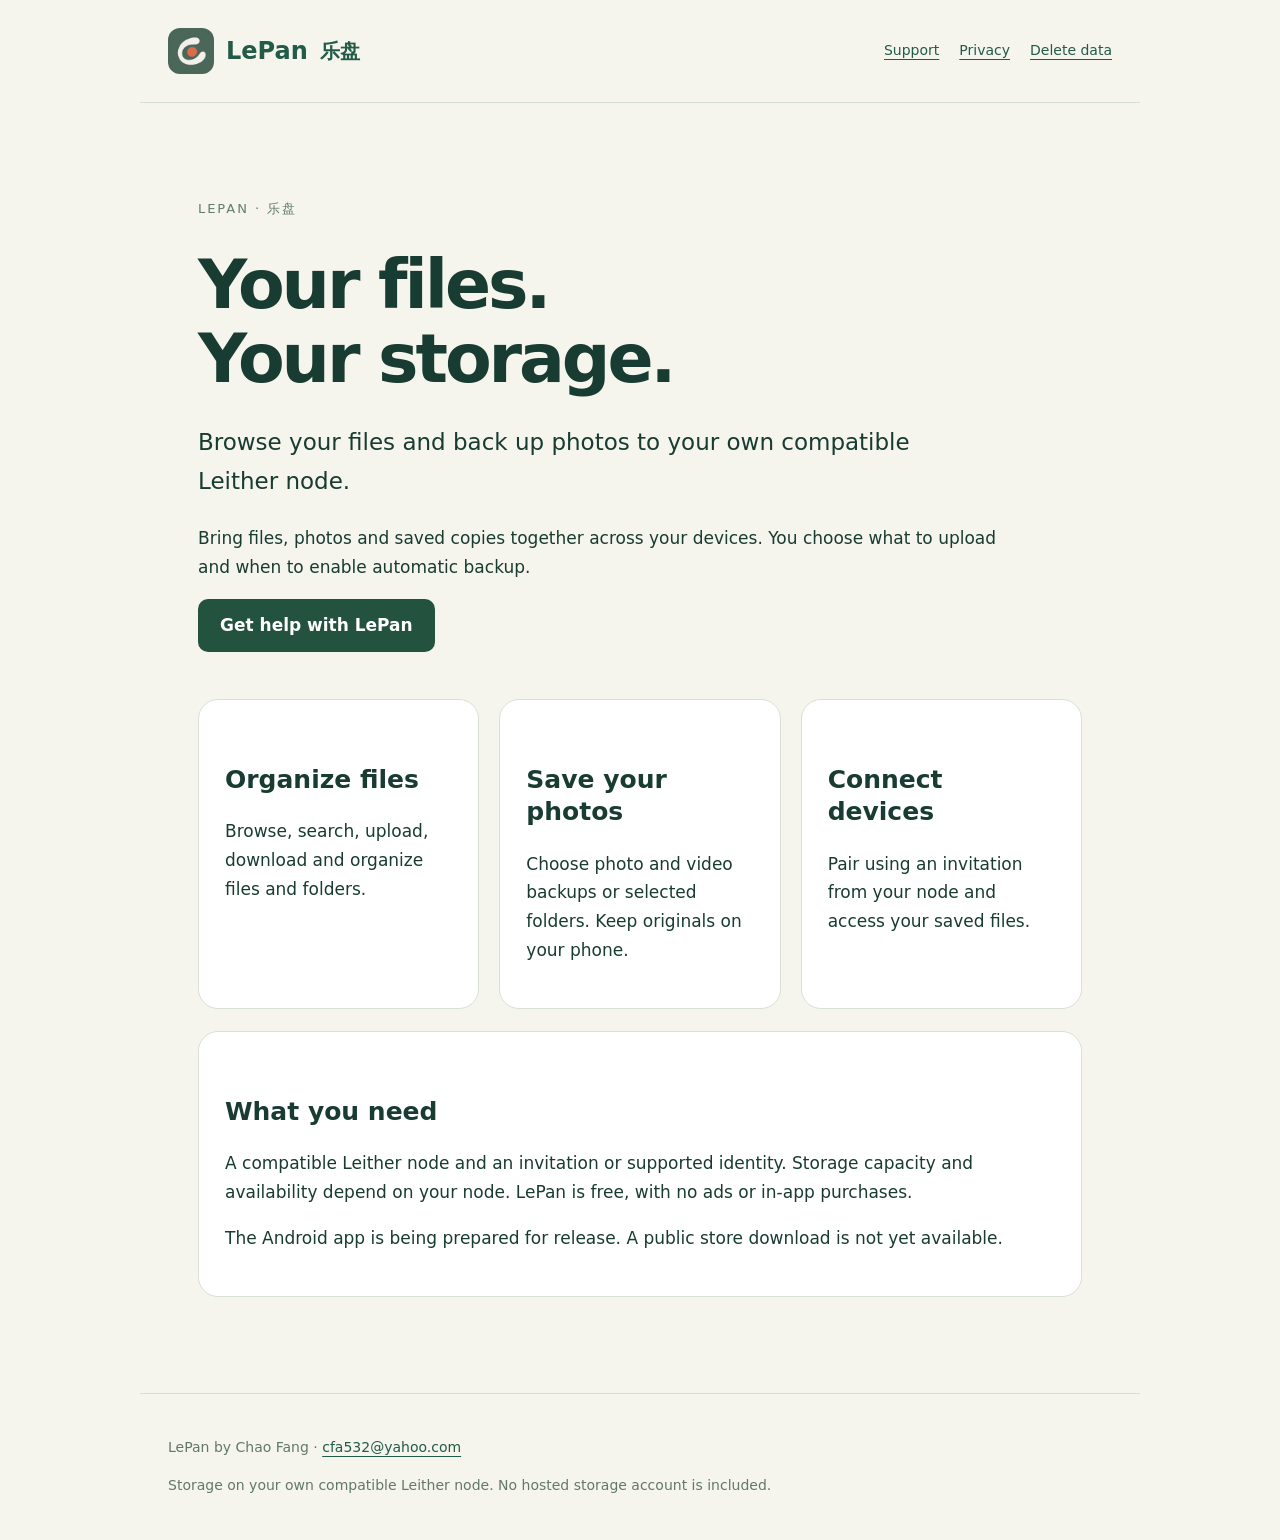
==== index.html @ afc660d4 "Publish LePan support and privacy website" ====
<!doctype html>
<html lang="en"><head><meta charset="utf-8"><meta name="viewport" content="width=device-width,initial-scale=1"><meta name="description" content="LePan: files and photo backups on your own storage. Official support, privacy and data-deletion information."><title>Your files. Your storage. · LePan</title><link rel="icon" href="assets/icon.png"><link rel="stylesheet" href="style.css"></head><body><header><a class="brand" href="./"><img src="assets/icon.png" alt="">LePan <small>乐盘</small></a><nav aria-label="Main"><a href="support.html">Support</a><a href="privacy.html">Privacy</a><a href="delete-data.html">Delete data</a></nav></header><main><section class="hero"><p class="eyebrow">LePan · 乐盘</p><h1>Your files.<br>Your storage.</h1><p class="lead">Browse your files and back up photos to your own compatible Leither node.</p><p>Bring files, photos and saved copies together across your devices. You choose what to upload and when to enable automatic backup.</p><p><a class="button" href="support.html">Get help with LePan</a></p></section><div class="grid"><section class="card"><h2>Organize files</h2><p>Browse, search, upload, download and organize files and folders.</p></section><section class="card"><h2>Save your photos</h2><p>Choose photo and video backups or selected folders. Keep originals on your phone.</p></section><section class="card"><h2>Connect devices</h2><p>Pair using an invitation from your node and access your saved files.</p></section></div><section class="card"><h2>What you need</h2><p>A compatible Leither node and an invitation or supported identity. Storage capacity and availability depend on your node. LePan is free, with no ads or in-app purchases.</p><p>The Android app is being prepared for release. A public store download is not yet available.</p></section></main><footer><p>LePan by Chao Fang · <a href="mailto:cfa532@yahoo.com">cfa532@yahoo.com</a></p><p>Storage on your own compatible Leither node. No hosted storage account is included.</p></footer></body></html>
---- style.css ----
*{box-sizing:border-box}body{margin:0;background:#f5f4ed;color:#193c32;font:17px/1.7 system-ui,-apple-system,BlinkMacSystemFont,"Segoe UI",sans-serif}a{color:#235b49;text-underline-offset:4px}header,main,footer{max-width:1000px;margin:auto;padding:28px}header{display:flex;align-items:center;justify-content:space-between;gap:24px;border-bottom:1px solid #d5ded4}.brand{display:flex;gap:12px;align-items:center;font-size:24px;font-weight:700;text-decoration:none}.brand img{width:46px;height:46px;border-radius:12px}nav{display:flex;flex-wrap:wrap;gap:20px;font-size:14px}h1{font-size:clamp(36px,6vw,68px);line-height:1.08;letter-spacing:-.045em;margin:28px 0}h2{font-size:25px;line-height:1.3;margin-top:38px}h3{font-size:19px}.eyebrow{font-size:13px;text-transform:uppercase;letter-spacing:.15em;color:#627c6e}.lead{font-size:23px;max-width:730px}.hero{padding:54px 0 30px}.card{background:#fff;border:1px solid #d9e1d7;border-radius:20px;padding:26px;margin:22px 0}.grid{display:grid;grid-template-columns:repeat(3,1fr);gap:20px}.grid .card{margin:0}.button{display:inline-block;background:#23523f;color:#fff;padding:12px 22px;border-radius:10px;text-decoration:none;font-weight:600}li{margin:9px 0}footer{font-size:14px;color:#63786c;border-top:1px solid #d5ded4;margin-top:46px}.note{border-left:4px solid #dd774a;padding:14px 22px;background:#eee9dc}main{max-width:940px}p{max-width:800px}.small{font-size:14px;color:#63786c}@media(max-width:650px){header{align-items:flex-start;flex-direction:column}main,header,footer{padding:22px}.grid{grid-template-columns:1fr}.hero{padding-top:25px}}
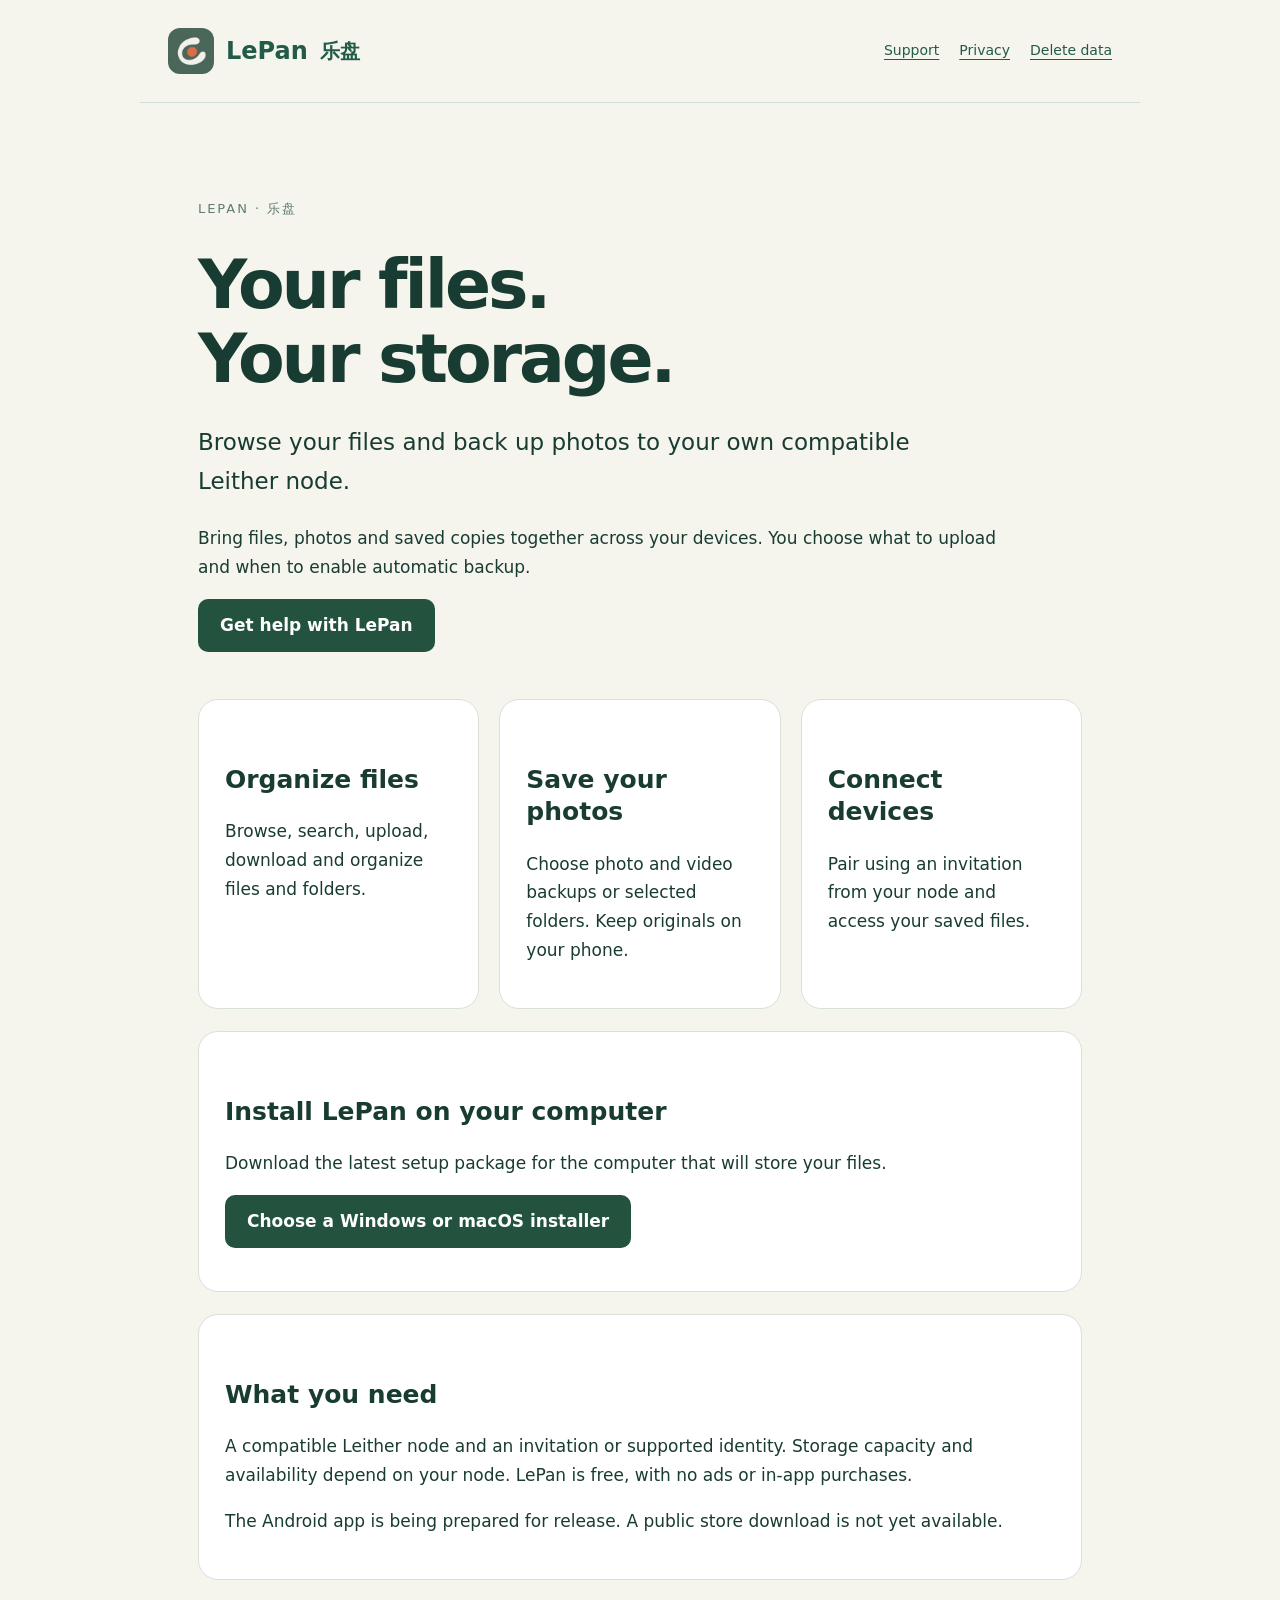
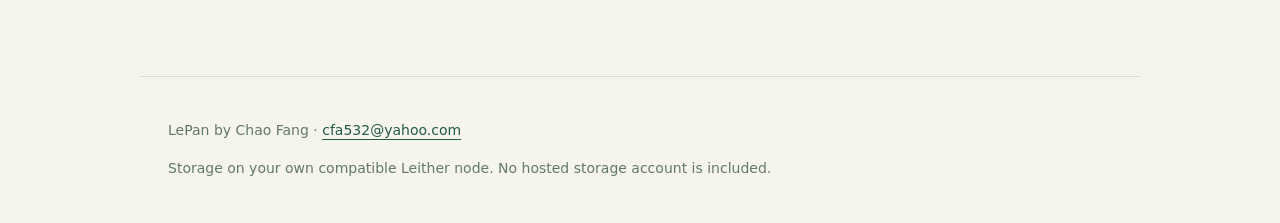
==== commit 05248cf3: "Add LePan installer download link" ====
--- a/index.html
+++ b/index.html
@@ -1,2 +1,2 @@
 <!doctype html>
-<html lang="en"><head><meta charset="utf-8"><meta name="viewport" content="width=device-width,initial-scale=1"><meta name="description" content="LePan: files and photo backups on your own storage. Official support, privacy and data-deletion information."><title>Your files. Your storage. · LePan</title><link rel="icon" href="assets/icon.png"><link rel="stylesheet" href="style.css"></head><body><header><a class="brand" href="./"><img src="assets/icon.png" alt="">LePan <small>乐盘</small></a><nav aria-label="Main"><a href="support.html">Support</a><a href="privacy.html">Privacy</a><a href="delete-data.html">Delete data</a></nav></header><main><section class="hero"><p class="eyebrow">LePan · 乐盘</p><h1>Your files.<br>Your storage.</h1><p class="lead">Browse your files and back up photos to your own compatible Leither node.</p><p>Bring files, photos and saved copies together across your devices. You choose what to upload and when to enable automatic backup.</p><p><a class="button" href="support.html">Get help with LePan</a></p></section><div class="grid"><section class="card"><h2>Organize files</h2><p>Browse, search, upload, download and organize files and folders.</p></section><section class="card"><h2>Save your photos</h2><p>Choose photo and video backups or selected folders. Keep originals on your phone.</p></section><section class="card"><h2>Connect devices</h2><p>Pair using an invitation from your node and access your saved files.</p></section></div><section class="card"><h2>What you need</h2><p>A compatible Leither node and an invitation or supported identity. Storage capacity and availability depend on your node. LePan is free, with no ads or in-app purchases.</p><p>The Android app is being prepared for release. A public store download is not yet available.</p></section></main><footer><p>LePan by Chao Fang · <a href="mailto:cfa532@yahoo.com">cfa532@yahoo.com</a></p><p>Storage on your own compatible Leither node. No hosted storage account is included.</p></footer></body></html>
+<html lang="en"><head><meta charset="utf-8"><meta name="viewport" content="width=device-width,initial-scale=1"><meta name="description" content="LePan: files and photo backups on your own storage. Official support, privacy and data-deletion information."><title>Your files. Your storage. · LePan</title><link rel="icon" href="assets/icon.png"><link rel="stylesheet" href="style.css"></head><body><header><a class="brand" href="./"><img src="assets/icon.png" alt="">LePan <small>乐盘</small></a><nav aria-label="Main"><a href="support.html">Support</a><a href="privacy.html">Privacy</a><a href="delete-data.html">Delete data</a></nav></header><main><section class="hero"><p class="eyebrow">LePan · 乐盘</p><h1>Your files.<br>Your storage.</h1><p class="lead">Browse your files and back up photos to your own compatible Leither node.</p><p>Bring files, photos and saved copies together across your devices. You choose what to upload and when to enable automatic backup.</p><p><a class="button" href="support.html">Get help with LePan</a></p></section><div class="grid"><section class="card"><h2>Organize files</h2><p>Browse, search, upload, download and organize files and folders.</p></section><section class="card"><h2>Save your photos</h2><p>Choose photo and video backups or selected folders. Keep originals on your phone.</p></section><section class="card"><h2>Connect devices</h2><p>Pair using an invitation from your node and access your saved files.</p></section></div><section class="card"><h2>Install LePan on your computer</h2><p>Download the latest setup package for the computer that will store your files.</p><p><a class="button" href="https://lepan.org/download/">Choose a Windows or macOS installer</a></p></section><section class="card"><h2>What you need</h2><p>A compatible Leither node and an invitation or supported identity. Storage capacity and availability depend on your node. LePan is free, with no ads or in-app purchases.</p><p>The Android app is being prepared for release. A public store download is not yet available.</p></section></main><footer><p>LePan by Chao Fang · <a href="mailto:cfa532@yahoo.com">cfa532@yahoo.com</a></p><p>Storage on your own compatible Leither node. No hosted storage account is included.</p></footer></body></html>
